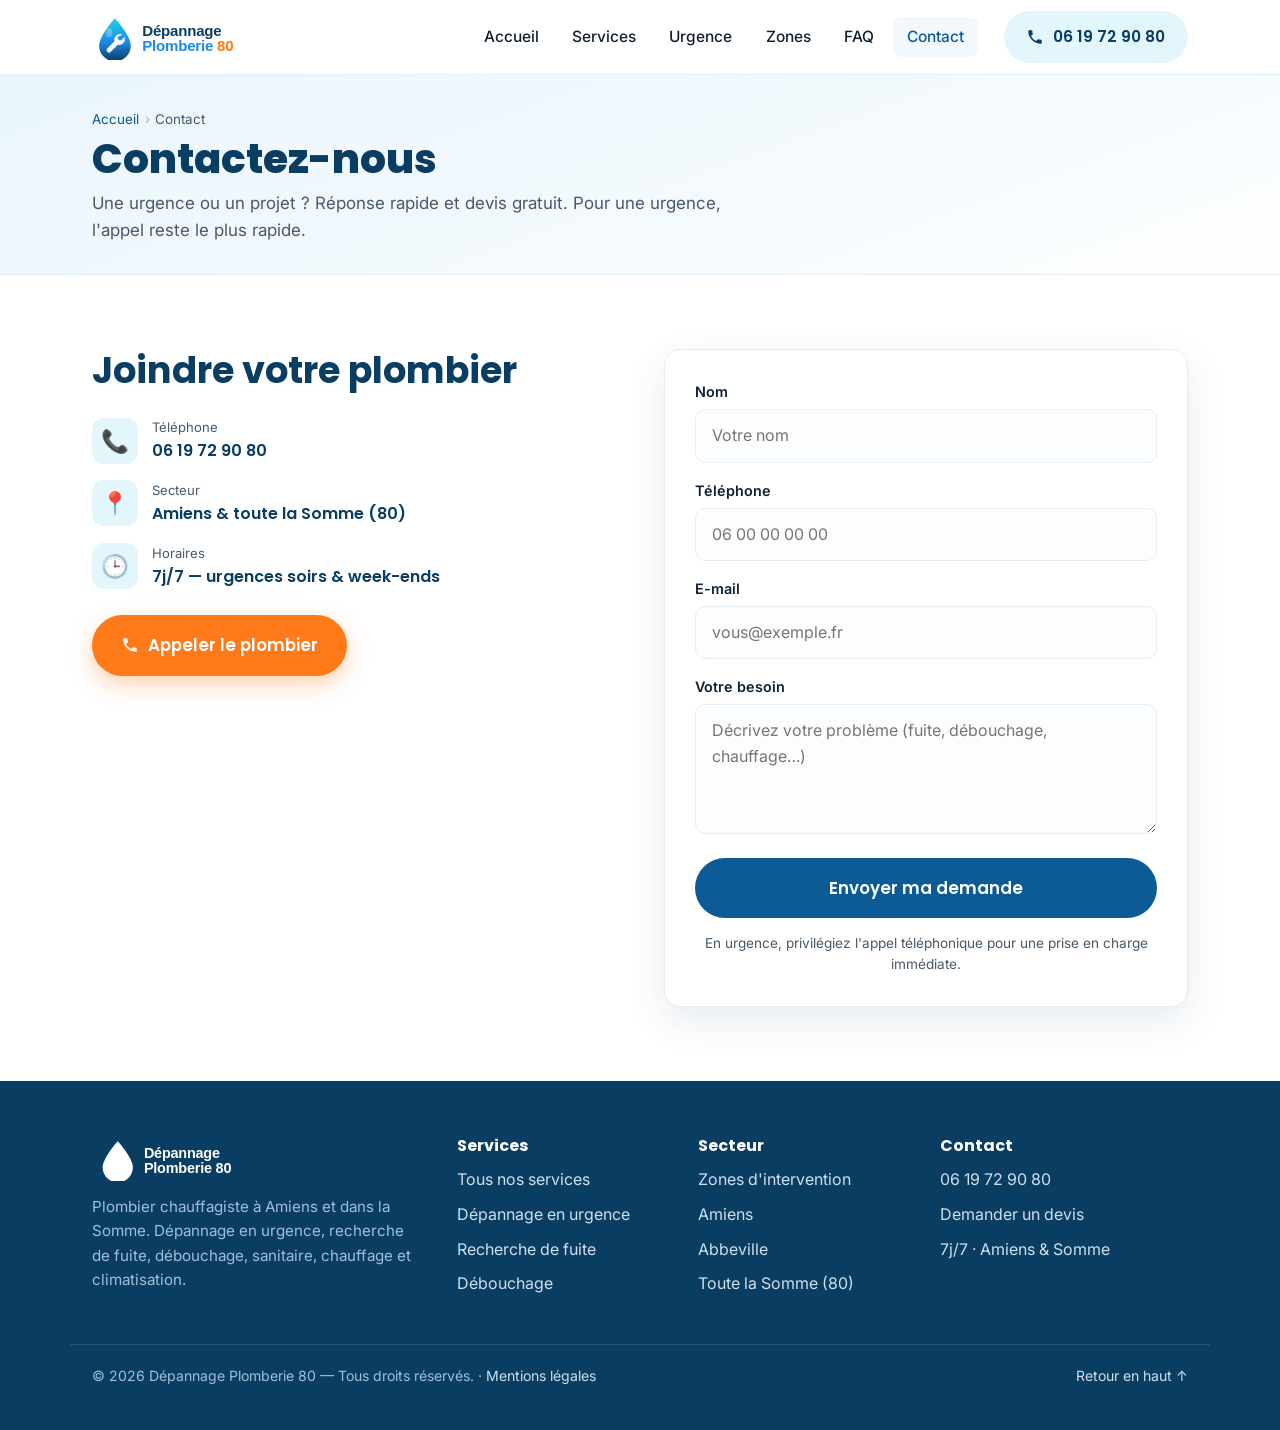
==== contact.html @ 2ca910fe "feat: site multi-pages (7 pages) via generateur build.mjs — shell partage, SEO par page (canonical/O" ====
<!DOCTYPE html>
<html lang="fr">
<head>
  <meta charset="UTF-8" />
  <meta name="viewport" content="width=device-width, initial-scale=1.0" />
  <meta name="theme-color" content="#0a3d62" />
  <title>Contact & devis gratuit — Dépannage Plomberie 80 (Amiens & Somme)</title>
  <meta name="description" content="Contactez votre plombier à Amiens et dans la Somme. Devis gratuit, intervention 7j/7. Appelez le 06 19 72 90 80 ou envoyez votre demande." />
  <meta name="robots" content="index, follow" />
  <meta name="author" content="Dépannage Plomberie 80" />
  <link rel="canonical" href="https://www.depannage-plomberie-80.fr/contact.html" />
  <meta property="og:type" content="website" />
  <meta property="og:locale" content="fr_FR" />
  <meta property="og:site_name" content="Dépannage Plomberie 80" />
  <meta property="og:title" content="Contact & devis gratuit — Dépannage Plomberie 80 (Amiens & Somme)" />
  <meta property="og:description" content="Contactez votre plombier à Amiens et dans la Somme. Devis gratuit, intervention 7j/7. Appelez le 06 19 72 90 80 ou envoyez votre demande." />
  <meta property="og:url" content="https://www.depannage-plomberie-80.fr/contact.html" />
  <meta property="og:image" content="https://www.depannage-plomberie-80.fr/assets/og-cover.jpg" />
  <meta name="twitter:card" content="summary_large_image" />
  <meta name="twitter:title" content="Contact & devis gratuit — Dépannage Plomberie 80 (Amiens & Somme)" />
  <meta name="twitter:description" content="Contactez votre plombier à Amiens et dans la Somme. Devis gratuit, intervention 7j/7. Appelez le 06 19 72 90 80 ou envoyez votre demande." />
  <meta name="twitter:image" content="https://www.depannage-plomberie-80.fr/assets/og-cover.jpg" />
  <link rel="icon" type="image/svg+xml" href="favicon.svg" />
  <link rel="apple-touch-icon" href="assets/logo-mark.svg" />
  <link rel="manifest" href="site.webmanifest" />
  <link rel="preconnect" href="https://fonts.googleapis.com" />
  <link rel="preconnect" href="https://fonts.gstatic.com" crossorigin />
  <link rel="preload" as="style" href="https://fonts.googleapis.com/css2?family=Inter:wght@400;500;600&family=Poppins:wght@600;700;800&display=swap" />
  <link href="https://fonts.googleapis.com/css2?family=Inter:wght@400;500;600&family=Poppins:wght@600;700;800&display=swap" rel="stylesheet" />
  <link rel="stylesheet" href="styles.css" />
  <script type="application/ld+json">{"@context":"https://schema.org","@type":"Plumber","name":"Dépannage Plomberie 80","legalName":"Imad Hemani","image":"https://www.depannage-plomberie-80.fr/assets/og-cover.jpg","url":"https://www.depannage-plomberie-80.fr/","telephone":"+33-6-19-72-90-80","priceRange":"€€","identifier":{"@type":"PropertyValue","propertyID":"SIRET","value":"79353940400020"},"description":"Plombier chauffagiste à Amiens et dans la Somme. Dépannage en urgence 7j/7, recherche de fuite, débouchage de canalisation, installation sanitaire, chauffage et climatisation.","address":{"@type":"PostalAddress","addressLocality":"Amiens","postalCode":"80000","addressRegion":"Hauts-de-France","addressCountry":"FR"},"areaServed":[{"@type":"City","name":"Amiens"},{"@type":"AdministrativeArea","name":"Somme (80)"}],"geo":{"@type":"GeoCoordinates","latitude":49.8941,"longitude":2.2958},"openingHoursSpecification":[{"@type":"OpeningHoursSpecification","dayOfWeek":["Monday","Tuesday","Wednesday","Thursday","Friday","Saturday","Sunday"],"opens":"00:00","closes":"23:59"}],"makesOffer":[{"@type":"Offer","itemOffered":{"@type":"Service","name":"Dépannage plomberie en urgence"}},{"@type":"Offer","itemOffered":{"@type":"Service","name":"Recherche de fuite"}},{"@type":"Offer","itemOffered":{"@type":"Service","name":"Débouchage de canalisation"}},{"@type":"Offer","itemOffered":{"@type":"Service","name":"Installation sanitaire"}},{"@type":"Offer","itemOffered":{"@type":"Service","name":"Chauffage"}},{"@type":"Offer","itemOffered":{"@type":"Service","name":"Climatisation"}}]}</script>
  <script type="application/ld+json">{"@context":"https://schema.org","@type":"BreadcrumbList","itemListElement":[{"@type":"ListItem","position":1,"name":"Accueil","item":"https://www.depannage-plomberie-80.fr/index.html"},{"@type":"ListItem","position":2,"name":"Contact","item":"https://www.depannage-plomberie-80.fr/contact.html"}]}</script>
</head>
<body>
  <a class="skip-link" href="#contenu">Aller au contenu</a>
  <header class="site-header" id="top">
    <div class="container header-inner">
      <a class="brand" href="index.html" aria-label="Dépannage Plomberie 80, accueil">
        <img src="assets/logo.svg" alt="Dépannage Plomberie 80" width="200" height="46" />
      </a>
      <nav class="nav" aria-label="Navigation principale">
        <button class="nav-toggle" id="nav-toggle" aria-label="Ouvrir le menu" aria-expanded="false" aria-controls="nav-menu">
          <span></span><span></span><span></span>
        </button>
        <ul class="nav-menu" id="nav-menu">
          <li><a href="index.html">Accueil</a></li>
          <li><a href="services.html">Services</a></li>
          <li><a href="urgence.html">Urgence</a></li>
          <li><a href="zones.html">Zones</a></li>
          <li><a href="faq.html">FAQ</a></li>
          <li><a href="contact.html" aria-current="page">Contact</a></li>
        </ul>
      </nav>
      <a href="tel:+33619729080" class="btn btn-phone header-cta">
        <svg viewBox="0 0 24 24" width="18" height="18" aria-hidden="true"><path fill="currentColor" d="M6.6 10.8a15.6 15.6 0 0 0 6.6 6.6l2.2-2.2a1 1 0 0 1 1-.25 11.4 11.4 0 0 0 3.6.57 1 1 0 0 1 1 1V20a1 1 0 0 1-1 1A17 17 0 0 1 3 4a1 1 0 0 1 1-1h3.5a1 1 0 0 1 1 1 11.4 11.4 0 0 0 .57 3.6 1 1 0 0 1-.25 1z"/></svg>
        <span>06 19 72 90 80</span>
      </a>
    </div>
  </header>

  <main id="contenu">
    <section class="page-hero">
      <div class="container">
        <nav class="breadcrumb" aria-label="Fil d'Ariane"><ol><li><a href="index.html">Accueil</a></li><li aria-current="page">Contact</li></ol></nav>
        <h1>Contactez-nous</h1>
        <p>Une urgence ou un projet&nbsp;? Réponse rapide et devis gratuit. Pour une urgence, l'appel reste le plus rapide.</p>
      </div>
    </section>
    <section class="section">
      <div class="container contact-grid">
        <div class="contact-info">
          <h2>Joindre votre plombier</h2>
          <ul class="contact-list">
            <li><span class="ci-ico" aria-hidden="true">📞</span><div><span class="ci-lbl">Téléphone</span><a href="tel:+33619729080" class="ci-val">06 19 72 90 80</a></div></li>
            <li><span class="ci-ico" aria-hidden="true">📍</span><div><span class="ci-lbl">Secteur</span><span class="ci-val">Amiens &amp; toute la Somme (80)</span></div></li>
            <li><span class="ci-ico" aria-hidden="true">🕒</span><div><span class="ci-lbl">Horaires</span><span class="ci-val">7j/7 — urgences soirs &amp; week-ends</span></div></li>
          </ul>
          <a href="tel:+33619729080" class="btn btn-accent btn-lg"><svg viewBox="0 0 24 24" width="18" height="18" aria-hidden="true"><path fill="currentColor" d="M6.6 10.8a15.6 15.6 0 0 0 6.6 6.6l2.2-2.2a1 1 0 0 1 1-.25 11.4 11.4 0 0 0 3.6.57 1 1 0 0 1 1 1V20a1 1 0 0 1-1 1A17 17 0 0 1 3 4a1 1 0 0 1 1-1h3.5a1 1 0 0 1 1 1 11.4 11.4 0 0 0 .57 3.6 1 1 0 0 1-.25 1z"/></svg> Appeler le plombier</a>
        </div>
        <form class="contact-form" action="#" method="post" aria-label="Formulaire de demande de devis" onsubmit="return false;">
          <div class="field"><label for="nom">Nom</label><input id="nom" name="nom" type="text" autocomplete="name" required placeholder="Votre nom" /></div>
          <div class="field"><label for="tel">Téléphone</label><input id="tel" name="tel" type="tel" autocomplete="tel" required placeholder="06 00 00 00 00" /></div>
          <div class="field"><label for="email">E-mail</label><input id="email" name="email" type="email" autocomplete="email" placeholder="vous@exemple.fr" /></div>
          <div class="field"><label for="message">Votre besoin</label><textarea id="message" name="message" rows="4" required placeholder="Décrivez votre problème (fuite, débouchage, chauffage…)"></textarea></div>
          <button type="submit" class="btn btn-primary btn-lg btn-block">Envoyer ma demande</button>
          <p class="form-note">En urgence, privilégiez l'appel téléphonique pour une prise en charge immédiate.</p>
        </form>
      </div>
    </section>
  </main>
  <footer class="site-footer">
    <div class="container footer-grid">
      <div class="footer-brand">
        <img src="assets/logo.svg" alt="Dépannage Plomberie 80" width="200" height="46" />
        <p>Plombier chauffagiste à Amiens et dans la Somme. Dépannage en urgence, recherche de fuite, débouchage, sanitaire, chauffage et climatisation.</p>
      </div>
      <nav class="footer-col" aria-label="Liens services">
        <h3>Services</h3>
        <ul>
          <li><a href="services.html">Tous nos services</a></li>
          <li><a href="urgence.html">Dépannage en urgence</a></li>
          <li><a href="services.html">Recherche de fuite</a></li>
          <li><a href="services.html">Débouchage</a></li>
        </ul>
      </nav>
      <nav class="footer-col" aria-label="Liens secteur">
        <h3>Secteur</h3>
        <ul>
          <li><a href="zones.html">Zones d'intervention</a></li>
          <li><a href="zones.html">Amiens</a></li>
          <li><a href="zones.html">Abbeville</a></li>
          <li><a href="zones.html">Toute la Somme (80)</a></li>
        </ul>
      </nav>
      <div class="footer-col">
        <h3>Contact</h3>
        <ul>
          <li><a href="tel:+33619729080">06 19 72 90 80</a></li>
          <li><a href="contact.html">Demander un devis</a></li>
          <li>7j/7 · Amiens &amp; Somme</li>
        </ul>
      </div>
    </div>
    <div class="container footer-bottom">
      <p>© <span id="year">2026</span> Dépannage Plomberie 80 — Tous droits réservés. · <a href="mentions-legales.html">Mentions légales</a></p>
      <p><a href="#top">Retour en haut ↑</a></p>
    </div>
  </footer>

  <a href="tel:+33619729080" class="fab-call" aria-label="Appeler le plombier">
    <svg viewBox="0 0 24 24" width="24" height="24" aria-hidden="true"><path fill="currentColor" d="M6.6 10.8a15.6 15.6 0 0 0 6.6 6.6l2.2-2.2a1 1 0 0 1 1-.25 11.4 11.4 0 0 0 3.6.57 1 1 0 0 1 1 1V20a1 1 0 0 1-1 1A17 17 0 0 1 3 4a1 1 0 0 1 1-1h3.5a1 1 0 0 1 1 1 11.4 11.4 0 0 0 .57 3.6 1 1 0 0 1-.25 1z"/></svg>
  </a>

  <script src="script.js" defer></script>
</body>
</html>
---- styles.css ----
/* =========================================================
   Dépannage Plomberie 80 — charte graphique (mode jour)
   Bleu profond + aqua + accent orange urgence
   ========================================================= */
:root{
  --blue-900:#0a3d62;
  --blue-700:#0c5a96;
  --blue-500:#1e88e5;
  --cyan-400:#22d3ee;
  --cyan-100:#e3f6fb;
  --orange:#ff7a18;
  --orange-dark:#e8650a;
  --ink:#0f2233;
  --muted:#47596a;
  --line:#e4edf4;
  --bg:#ffffff;
  --bg-soft:#f3f8fc;
  --white:#fff;
  --radius:16px;
  --radius-sm:10px;
  --shadow-sm:0 2px 10px rgba(10,61,98,.06);
  --shadow:0 14px 38px rgba(10,61,98,.10);
  --shadow-lg:0 24px 60px rgba(10,61,98,.16);
  --maxw:1140px;
  --font-head:"Poppins","Segoe UI",sans-serif;
  --font-body:"Inter","Segoe UI",system-ui,sans-serif;
}

*,*::before,*::after{box-sizing:border-box}
html{scroll-behavior:smooth;scroll-padding-top:90px}
body{
  margin:0;font-family:var(--font-body);color:var(--ink);
  background:var(--bg);line-height:1.6;-webkit-font-smoothing:antialiased;
}
img{max-width:100%;height:auto;display:block}
a{color:var(--blue-700);text-decoration:none}
h1,h2,h3{font-family:var(--font-head);line-height:1.15;color:var(--blue-900);margin:0 0 .5em}
h2{font-size:clamp(1.55rem,3.4vw,2.3rem)}
h3{font-size:1.18rem}
p{margin:0 0 1rem}
.container{width:100%;max-width:var(--maxw);margin:0 auto;padding:0 22px}
.narrow{max-width:760px}

.skip-link{position:absolute;left:-999px;top:0;background:var(--blue-900);color:#fff;padding:10px 16px;z-index:200;border-radius:0 0 8px 0}
.skip-link:focus{left:0}

/* ---------- Buttons ---------- */
.btn{
  display:inline-flex;align-items:center;gap:.55rem;justify-content:center;
  font-family:var(--font-head);font-weight:600;font-size:.98rem;
  padding:.72rem 1.3rem;border-radius:999px;border:2px solid transparent;
  cursor:pointer;transition:.18s ease;white-space:nowrap;
}
.btn-lg{padding:.95rem 1.7rem;font-size:1.05rem}
.btn-block{width:100%}
.btn-primary{background:var(--blue-700);color:#fff}
.btn-primary:hover{background:var(--blue-900);transform:translateY(-2px);box-shadow:var(--shadow)}
.btn-accent{background:var(--orange);color:#fff;box-shadow:0 8px 22px rgba(255,122,24,.35)}
.btn-accent:hover{background:var(--orange-dark);transform:translateY(-2px)}
.btn-outline{background:#fff;color:var(--blue-900);border-color:var(--line)}
.btn-outline:hover{border-color:var(--blue-500);color:var(--blue-700)}
.btn-phone{background:var(--cyan-100);color:var(--blue-900)}
.btn-phone:hover{background:#d3f0f7}

/* ---------- Header ---------- */
.site-header{position:sticky;top:0;z-index:100;background:rgba(255,255,255,.92);
  backdrop-filter:saturate(160%) blur(10px);border-bottom:1px solid var(--line)}
.header-inner{display:flex;align-items:center;gap:18px;min-height:74px}
.brand{display:flex;align-items:center}
.brand img{height:46px;width:auto}
.nav{margin-left:auto;display:flex;align-items:center}
.nav-menu{display:flex;gap:6px;list-style:none;margin:0;padding:0}
.nav-menu a{display:block;padding:.5rem .85rem;color:var(--ink);font-weight:500;border-radius:8px;font-size:.97rem}
.nav-menu a:hover{background:var(--bg-soft);color:var(--blue-700)}
.header-cta{margin-left:8px}
.nav-toggle{display:none;flex-direction:column;gap:5px;background:none;border:0;padding:8px;cursor:pointer}
.nav-toggle span{width:24px;height:2.5px;background:var(--blue-900);border-radius:3px;transition:.25s}

/* ---------- Hero ---------- */
.hero{position:relative;overflow:hidden;background:linear-gradient(160deg,#eaf5fc 0%,#f6fbfe 55%,#fff 100%)}
.hero-bg{position:absolute;inset:0;background:
  radial-gradient(640px 420px at 88% -10%,rgba(34,211,238,.18),transparent 60%),
  radial-gradient(520px 380px at 10% 110%,rgba(30,136,229,.12),transparent 60%);pointer-events:none}
.hero-grid{position:relative;display:grid;grid-template-columns:1.05fr .95fr;gap:46px;align-items:center;padding:64px 22px 72px}
.eyebrow{display:inline-flex;align-items:center;gap:.5rem;font-weight:600;color:var(--blue-700);
  background:#fff;border:1px solid var(--line);padding:.35rem .8rem;border-radius:999px;font-size:.86rem;box-shadow:var(--shadow-sm)}
.pulse{width:9px;height:9px;border-radius:50%;background:#16c66b;box-shadow:0 0 0 0 rgba(22,198,107,.6);animation:pulse 2s infinite}
@keyframes pulse{0%{box-shadow:0 0 0 0 rgba(22,198,107,.55)}70%{box-shadow:0 0 0 9px rgba(22,198,107,0)}100%{box-shadow:0 0 0 0 rgba(22,198,107,0)}}
.hero h1{font-size:clamp(2rem,5vw,3.15rem);font-weight:800;margin-top:1rem}
.hero h1 .hl{color:var(--orange)}
.lead{font-size:1.14rem;color:var(--muted);max-width:33ch}
.hero-actions{display:flex;flex-wrap:wrap;gap:14px;margin:1.4rem 0 1rem}
.hero-points{display:flex;flex-wrap:wrap;gap:18px;list-style:none;padding:0;margin:.4rem 0 0;color:var(--blue-900);font-weight:500}
.hero-media img{border-radius:24px;box-shadow:var(--shadow-lg);width:100%;object-fit:cover;aspect-ratio:7/8}

/* ---------- Trust bar ---------- */
.trustbar{background:var(--blue-900);color:#fff}
.trust-grid{display:grid;grid-template-columns:repeat(4,1fr);gap:18px;padding:22px 22px}
.trust-item{display:flex;align-items:center;gap:12px}
.trust-ico{font-size:1.5rem}
.trust-item strong{display:block;font-family:var(--font-head);font-size:1rem}
.trust-item span{font-size:.86rem;color:#bcd6ea}
.trust-item div span{display:block}

/* ---------- Sections ---------- */
.section{padding:74px 0}
.section-soft{background:var(--bg-soft)}
.section-head{text-align:center;max-width:720px;margin:0 auto 44px}
.kicker{text-transform:uppercase;letter-spacing:.12em;font-size:.78rem;font-weight:700;color:var(--cyan-400);margin:0 0 .5rem}
.section-sub{color:var(--muted);font-size:1.05rem}

/* ---------- Service cards ---------- */
.cards{display:grid;grid-template-columns:repeat(3,1fr);gap:22px}
.card{background:#fff;border:1px solid var(--line);border-radius:var(--radius);padding:26px;box-shadow:var(--shadow-sm);transition:.2s}
.card:hover{transform:translateY(-5px);box-shadow:var(--shadow);border-color:#cfe6f5}
.card-ico{width:54px;height:54px;display:grid;place-items:center;font-size:1.6rem;border-radius:14px;
  background:linear-gradient(150deg,var(--cyan-100),#fff);margin-bottom:14px}
.card h3{margin-bottom:.35rem}
.card p{color:var(--muted);margin:0;font-size:.97rem}

/* ---------- Split (why) ---------- */
.split{display:grid;grid-template-columns:1fr 1fr;gap:48px;align-items:center}
.split-media img{border-radius:22px;box-shadow:var(--shadow);object-fit:cover;width:100%;aspect-ratio:10/9}
.checklist{list-style:none;padding:0;margin:0 0 1.6rem;display:grid;gap:14px}
.checklist li{position:relative;padding-left:34px;color:var(--muted)}
.checklist li strong{color:var(--ink)}
.checklist li::before{content:"✓";position:absolute;left:0;top:0;width:22px;height:22px;border-radius:50%;
  background:var(--blue-500);color:#fff;display:grid;place-items:center;font-size:.8rem;font-weight:700}

/* ---------- Steps ---------- */
.steps{list-style:none;padding:0;margin:0;display:grid;grid-template-columns:repeat(3,1fr);gap:24px;counter-reset:s}
.steps li{position:relative;background:#fff;border:1px solid var(--line);border-radius:var(--radius);padding:30px 26px 26px;text-align:center}
.step-n{position:absolute;top:-22px;left:50%;transform:translateX(-50%);width:46px;height:46px;border-radius:50%;
  background:linear-gradient(150deg,var(--cyan-400),var(--blue-500));color:#fff;display:grid;place-items:center;
  font-family:var(--font-head);font-weight:800;font-size:1.25rem;box-shadow:var(--shadow)}
.steps h3{margin-top:.6rem}
.steps p{color:var(--muted);margin:0;font-size:.96rem}

/* ---------- Stats ---------- */
.stats{background:linear-gradient(135deg,var(--blue-700),var(--blue-900));color:#fff}
.stats-grid{display:grid;grid-template-columns:repeat(4,1fr);gap:18px;padding:48px 22px;text-align:center}
.stat-num{display:block;font-family:var(--font-head);font-weight:800;font-size:2.1rem;color:var(--cyan-400)}
.stat-lbl{color:#cfe6f5;font-size:.95rem}

/* ---------- Zones ---------- */
.zones-list{display:flex;flex-wrap:wrap;gap:12px;justify-content:center;list-style:none;padding:0;margin:0}
.zones-list li{background:#fff;border:1px solid var(--line);border-radius:999px;padding:.55rem 1.1rem;font-weight:500;color:var(--blue-900);box-shadow:var(--shadow-sm)}

/* ---------- Reviews ---------- */
.reviews{display:grid;grid-template-columns:repeat(3,1fr);gap:22px}
.review{margin:0;background:#fff;border:1px solid var(--line);border-radius:var(--radius);padding:24px;box-shadow:var(--shadow-sm)}
.stars{color:#ffb400;letter-spacing:2px;margin-bottom:.6rem}
.review blockquote{margin:0 0 .8rem;font-size:1rem;color:var(--ink)}
.review figcaption{color:var(--muted);font-size:.9rem;font-weight:500}

/* ---------- Engagements CTA ---------- */
.reviews-cta{text-align:center;margin:36px auto 0;max-width:640px;color:var(--muted);font-size:1.02rem}
.reviews-cta a{font-weight:600;color:var(--blue-700);text-decoration:underline;text-underline-offset:3px}

/* ---------- SEO local prose ---------- */
.seo-local h2{text-align:center;max-width:760px;margin:0 auto 1.5rem}
.seo-prose p{color:var(--muted);font-size:1.02rem;line-height:1.78}
.seo-prose strong{color:var(--ink);font-weight:600}
.seo-prose a{color:var(--blue-700);font-weight:600}

/* ---------- FAQ ---------- */
.faq{display:grid;gap:12px}
.faq details{background:#fff;border:1px solid var(--line);border-radius:var(--radius-sm);padding:0 20px;box-shadow:var(--shadow-sm)}
.faq summary{list-style:none;cursor:pointer;padding:18px 0;font-family:var(--font-head);font-weight:600;color:var(--blue-900);position:relative;padding-right:34px}
.faq summary::-webkit-details-marker{display:none}
.faq summary::after{content:"+";position:absolute;right:4px;top:50%;transform:translateY(-50%);font-size:1.5rem;color:var(--blue-500);transition:.2s}
.faq details[open] summary::after{transform:translateY(-50%) rotate(45deg)}
.faq details p{margin:0 0 18px;color:var(--muted)}

/* ---------- Contact ---------- */
.contact-grid{display:grid;grid-template-columns:1fr 1fr;gap:48px;align-items:start}
.contact-list{list-style:none;padding:0;margin:1.6rem 0;display:grid;gap:16px}
.contact-list li{display:flex;gap:14px;align-items:center}
.ci-ico{font-size:1.4rem;width:46px;height:46px;display:grid;place-items:center;background:var(--cyan-100);border-radius:12px;flex:none}
.ci-lbl{display:block;font-size:.82rem;color:var(--muted)}
.ci-val{font-family:var(--font-head);font-weight:600;color:var(--blue-900)}
.contact-form{background:#fff;border:1px solid var(--line);border-radius:var(--radius);padding:30px;box-shadow:var(--shadow)}
.field{margin-bottom:16px}
.field label{display:block;font-weight:600;font-size:.9rem;margin-bottom:6px;color:var(--ink)}
.field input,.field textarea{width:100%;padding:.8rem 1rem;border:1.5px solid var(--line);border-radius:var(--radius-sm);
  font:inherit;color:var(--ink);background:#fbfdff;transition:.15s}
.field input:focus,.field textarea:focus{outline:none;border-color:var(--blue-500);background:#fff;box-shadow:0 0 0 4px rgba(30,136,229,.12)}
.form-note{font-size:.85rem;color:var(--muted);margin:.9rem 0 0;text-align:center}

/* ---------- Footer ---------- */
.site-footer{background:var(--blue-900);color:#cfe0ee;padding:56px 0 26px}
.footer-grid{display:grid;grid-template-columns:1.6fr 1fr 1fr 1.2fr;gap:34px}
.footer-brand img{height:44px;margin-bottom:14px;filter:brightness(0) invert(1)}
.footer-brand p{color:#9fc0db;font-size:.95rem;max-width:38ch}
.footer-col h3{color:#fff;font-size:1rem;margin-bottom:12px}
.footer-col ul{list-style:none;padding:0;margin:0;display:grid;gap:9px}
.footer-col a{color:#cfe0ee}
.footer-col a:hover{color:var(--cyan-400)}
.footer-bottom{display:flex;justify-content:space-between;align-items:center;border-top:1px solid rgba(255,255,255,.12);
  margin-top:36px;padding-top:20px;font-size:.88rem;color:#9fc0db}
.footer-bottom a{color:#cfe0ee}

/* ---------- Active nav ---------- */
.nav-menu a[aria-current="page"]{background:var(--bg-soft);color:var(--blue-700)}

/* ---------- Page hero (pages internes) ---------- */
.page-hero{position:relative;background:linear-gradient(160deg,#eaf5fc 0%,#f6fbfe 70%,#fff 100%);border-bottom:1px solid var(--line);padding:34px 0 30px}
.page-hero h1{font-size:clamp(1.7rem,4vw,2.55rem);font-weight:800;margin:.35rem 0 .45rem}
.page-hero p{color:var(--muted);max-width:62ch;margin:0;font-size:1.06rem}
.breadcrumb{font-size:.84rem;color:var(--muted)}
.breadcrumb ol{list-style:none;display:flex;flex-wrap:wrap;gap:.35rem;padding:0;margin:0}
.breadcrumb li::after{content:"›";margin-left:.35rem;color:#9fb6c8}
.breadcrumb li:last-child::after{content:""}
.breadcrumb a{color:var(--blue-700)}
.breadcrumb [aria-current="page"]{color:var(--muted)}

/* ---------- CTA band ---------- */
.cta-band{background:linear-gradient(135deg,var(--blue-700),var(--blue-900));color:#fff;text-align:center;border-radius:var(--radius);padding:42px 26px}
.cta-band h2{color:#fff;margin-bottom:.5rem}
.cta-band p{color:#cfe6f5;max-width:54ch;margin:0 auto 1.5rem}
.cta-actions{display:flex;flex-wrap:wrap;gap:14px;justify-content:center}

/* ---------- Service detail rows ---------- */
.svc-list{display:grid;gap:18px}
.svc{display:grid;grid-template-columns:64px 1fr;gap:18px;align-items:start;background:#fff;border:1px solid var(--line);border-radius:var(--radius);padding:24px;box-shadow:var(--shadow-sm)}
.svc:hover{border-color:#cfe6f5;box-shadow:var(--shadow)}
.svc .card-ico{margin:0}
.svc h3{margin:.1rem 0 .4rem}
.svc p{color:var(--muted);margin:0 0 .5rem}
.svc ul{margin:.2rem 0 0;padding-left:1.1rem;color:var(--muted)}

/* ---------- Urgence callout ---------- */
.callout{background:#fff5ee;border:1px solid #ffd8bd;border-left:4px solid var(--orange);border-radius:var(--radius-sm);padding:18px 20px;margin:0 0 1.4rem}
.callout strong{color:var(--orange-dark)}

/* ---------- Legal page ---------- */
.legal{max-width:820px;margin:0 auto}
.legal dl{display:grid;grid-template-columns:max-content 1fr;gap:.4rem 1.3rem;margin:.4rem 0 0}
.legal dt{font-weight:600;color:var(--blue-900)}
.legal dd{margin:0;color:var(--ink)}
.legal h2{font-size:1.15rem;border-top:1px solid var(--line);padding-top:1.1rem;margin-top:2rem}
.legal .todo{color:#9a5b00;font-style:italic}
@media (max-width:560px){.legal dl{grid-template-columns:1fr;gap:.1rem}.legal dd{margin-bottom:.55rem}}

/* ---------- Floating call button ---------- */
.fab-call{position:fixed;right:18px;bottom:18px;z-index:90;width:60px;height:60px;border-radius:50%;
  background:var(--orange);color:#fff;display:none;place-items:center;box-shadow:0 10px 28px rgba(255,122,24,.5);animation:bob 2.6s ease-in-out infinite}
@keyframes bob{0%,100%{transform:translateY(0)}50%{transform:translateY(-5px)}}

/* ---------- Responsive ---------- */
@media (max-width:980px){
  .hero-grid{grid-template-columns:1fr;gap:30px}
  .hero-media{order:-1;max-width:440px}
  .lead{max-width:none}
  .split{grid-template-columns:1fr;gap:30px}
  .split-media{order:-1}
  .contact-grid{grid-template-columns:1fr;gap:30px}
  .cards,.reviews{grid-template-columns:repeat(2,1fr)}
  .footer-grid{grid-template-columns:1fr 1fr}
}
@media (max-width:760px){
  .header-cta{display:none}
  .nav{margin-left:auto}
  .nav-toggle{display:flex;order:2}
  .nav-menu{position:absolute;top:74px;left:0;right:0;flex-direction:column;gap:0;background:#fff;
    border-bottom:1px solid var(--line);box-shadow:var(--shadow);max-height:0;overflow:hidden;transition:max-height .3s ease}
  .nav-menu.open{max-height:340px}
  .nav-menu li{border-top:1px solid var(--line)}
  .nav-menu a{padding:14px 22px;border-radius:0}
  .trust-grid{grid-template-columns:1fr 1fr;gap:16px}
  .steps,.stats-grid{grid-template-columns:1fr 1fr}
  .cards,.reviews{grid-template-columns:1fr}
  .footer-grid{grid-template-columns:1fr}
  .footer-bottom{flex-direction:column;gap:8px}
  .fab-call{display:grid}
  .section{padding:54px 0}
}
@media (prefers-reduced-motion:reduce){
  *{animation:none!important;transition:none!important;scroll-behavior:auto!important}
}
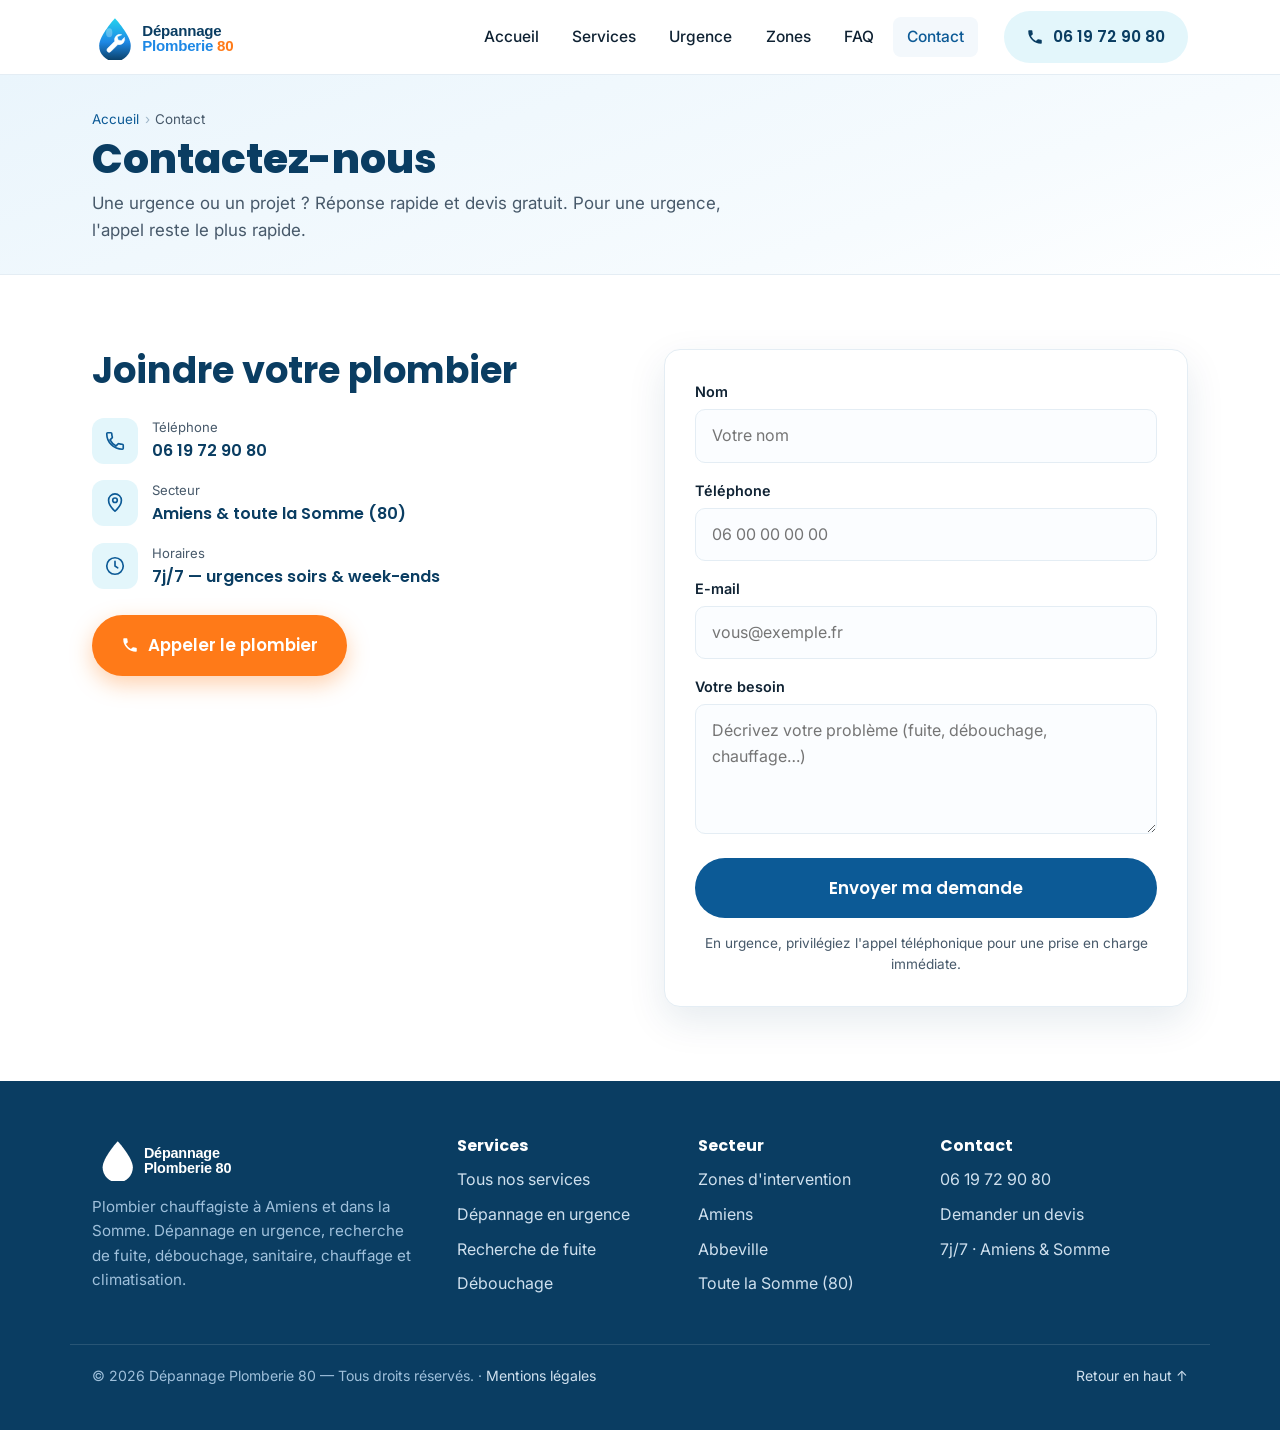
==== commit 84350598: "feat(design): jeu d'icones SVG metier sur-mesure (remplace emojis) + hover bleu + check pastille her" ====
--- a/contact.html
+++ b/contact.html
@@ -6,7 +6,7 @@
   <meta name="theme-color" content="#0a3d62" />
   <title>Contact & devis gratuit — Dépannage Plomberie 80 (Amiens & Somme)</title>
   <meta name="description" content="Contactez votre plombier à Amiens et dans la Somme. Devis gratuit, intervention 7j/7. Appelez le 06 19 72 90 80 ou envoyez votre demande." />
-  <meta name="robots" content="index, follow" />
+  <meta name="robots" content="noindex, nofollow" />
   <meta name="author" content="Dépannage Plomberie 80" />
   <link rel="canonical" href="https://www.depannage-plomberie-80.fr/contact.html" />
   <meta property="og:type" content="website" />
@@ -71,9 +71,9 @@
         <div class="contact-info">
           <h2>Joindre votre plombier</h2>
           <ul class="contact-list">
-            <li><span class="ci-ico" aria-hidden="true">📞</span><div><span class="ci-lbl">Téléphone</span><a href="tel:+33619729080" class="ci-val">06 19 72 90 80</a></div></li>
-            <li><span class="ci-ico" aria-hidden="true">📍</span><div><span class="ci-lbl">Secteur</span><span class="ci-val">Amiens &amp; toute la Somme (80)</span></div></li>
-            <li><span class="ci-ico" aria-hidden="true">🕒</span><div><span class="ci-lbl">Horaires</span><span class="ci-val">7j/7 — urgences soirs &amp; week-ends</span></div></li>
+            <li><span class="ci-ico"><svg class="ico" viewBox="0 0 24 24" fill="none" stroke="currentColor" stroke-width="1.8" stroke-linecap="round" stroke-linejoin="round" aria-hidden="true"><path d="M6.6 10.8a15.6 15.6 0 0 0 6.6 6.6l2.2-2.2a1 1 0 0 1 1-.25 11.4 11.4 0 0 0 3.6.57 1 1 0 0 1 1 1V20a1 1 0 0 1-1 1A17 17 0 0 1 3 4a1 1 0 0 1 1-1h3.5a1 1 0 0 1 1 1 11.4 11.4 0 0 0 .57 3.6 1 1 0 0 1-.25 1z"/></svg></span><div><span class="ci-lbl">Téléphone</span><a href="tel:+33619729080" class="ci-val">06 19 72 90 80</a></div></li>
+            <li><span class="ci-ico"><svg class="ico" viewBox="0 0 24 24" fill="none" stroke="currentColor" stroke-width="1.8" stroke-linecap="round" stroke-linejoin="round" aria-hidden="true"><path d="M12 21s7-6.4 7-12a7 7 0 0 0-14 0c0 5.6 7 12 7 12z"/><circle cx="12" cy="9" r="2.5"/></svg></span><div><span class="ci-lbl">Secteur</span><span class="ci-val">Amiens &amp; toute la Somme (80)</span></div></li>
+            <li><span class="ci-ico"><svg class="ico" viewBox="0 0 24 24" fill="none" stroke="currentColor" stroke-width="1.8" stroke-linecap="round" stroke-linejoin="round" aria-hidden="true"><circle cx="12" cy="12" r="9"/><path d="M12 7v5l3 2"/></svg></span><div><span class="ci-lbl">Horaires</span><span class="ci-val">7j/7 — urgences soirs &amp; week-ends</span></div></li>
           </ul>
           <a href="tel:+33619729080" class="btn btn-accent btn-lg"><svg viewBox="0 0 24 24" width="18" height="18" aria-hidden="true"><path fill="currentColor" d="M6.6 10.8a15.6 15.6 0 0 0 6.6 6.6l2.2-2.2a1 1 0 0 1 1-.25 11.4 11.4 0 0 0 3.6.57 1 1 0 0 1 1 1V20a1 1 0 0 1-1 1A17 17 0 0 1 3 4a1 1 0 0 1 1-1h3.5a1 1 0 0 1 1 1 11.4 11.4 0 0 0 .57 3.6 1 1 0 0 1-.25 1z"/></svg> Appeler le plombier</a>
         </div>
--- a/styles.css
+++ b/styles.css
@@ -91,13 +91,16 @@
 .lead{font-size:1.14rem;color:var(--muted);max-width:33ch}
 .hero-actions{display:flex;flex-wrap:wrap;gap:14px;margin:1.4rem 0 1rem}
 .hero-points{display:flex;flex-wrap:wrap;gap:18px;list-style:none;padding:0;margin:.4rem 0 0;color:var(--blue-900);font-weight:500}
+.hero-points li{display:inline-flex;align-items:center;gap:.45rem}
+.hero-points li::before{content:"✓";display:grid;place-items:center;width:20px;height:20px;border-radius:50%;background:var(--blue-500);color:#fff;font-size:.72rem;font-weight:700;flex:none}
 .hero-media img{border-radius:24px;box-shadow:var(--shadow-lg);width:100%;object-fit:cover;aspect-ratio:7/8}
 
 /* ---------- Trust bar ---------- */
 .trustbar{background:var(--blue-900);color:#fff}
 .trust-grid{display:grid;grid-template-columns:repeat(4,1fr);gap:18px;padding:22px 22px}
 .trust-item{display:flex;align-items:center;gap:12px}
-.trust-ico{font-size:1.5rem}
+.trust-ico{display:inline-grid;place-items:center;width:42px;height:42px;border-radius:11px;background:rgba(255,255,255,.08);color:var(--cyan-400)}
+.trust-ico .ico{width:24px;height:24px}
 .trust-item strong{display:block;font-family:var(--font-head);font-size:1rem}
 .trust-item span{font-size:.86rem;color:#bcd6ea}
 .trust-item div span{display:block}
@@ -113,8 +116,11 @@
 .cards{display:grid;grid-template-columns:repeat(3,1fr);gap:22px}
 .card{background:#fff;border:1px solid var(--line);border-radius:var(--radius);padding:26px;box-shadow:var(--shadow-sm);transition:.2s}
 .card:hover{transform:translateY(-5px);box-shadow:var(--shadow);border-color:#cfe6f5}
-.card-ico{width:54px;height:54px;display:grid;place-items:center;font-size:1.6rem;border-radius:14px;
-  background:linear-gradient(150deg,var(--cyan-100),#fff);margin-bottom:14px}
+.card-ico{width:56px;height:56px;display:grid;place-items:center;border-radius:14px;
+  background:linear-gradient(150deg,var(--cyan-100),#fff);border:1px solid #e1f0f7;margin-bottom:14px;color:var(--blue-700);transition:.22s ease}
+.card:hover .card-ico,.svc:hover .card-ico{background:linear-gradient(150deg,var(--blue-700),var(--blue-500));border-color:transparent;color:#fff}
+.ico{width:26px;height:26px;flex:none}
+.card-ico .ico{width:30px;height:30px}
 .card h3{margin-bottom:.35rem}
 .card p{color:var(--muted);margin:0;font-size:.97rem}
 
@@ -176,7 +182,8 @@
 .contact-grid{display:grid;grid-template-columns:1fr 1fr;gap:48px;align-items:start}
 .contact-list{list-style:none;padding:0;margin:1.6rem 0;display:grid;gap:16px}
 .contact-list li{display:flex;gap:14px;align-items:center}
-.ci-ico{font-size:1.4rem;width:46px;height:46px;display:grid;place-items:center;background:var(--cyan-100);border-radius:12px;flex:none}
+.ci-ico{width:46px;height:46px;display:grid;place-items:center;background:var(--cyan-100);border-radius:12px;flex:none;color:var(--blue-700)}
+.ci-ico .ico{width:22px;height:22px}
 .ci-lbl{display:block;font-size:.82rem;color:var(--muted)}
 .ci-val{font-family:var(--font-head);font-weight:600;color:var(--blue-900)}
 .contact-form{background:#fff;border:1px solid var(--line);border-radius:var(--radius);padding:30px;box-shadow:var(--shadow)}
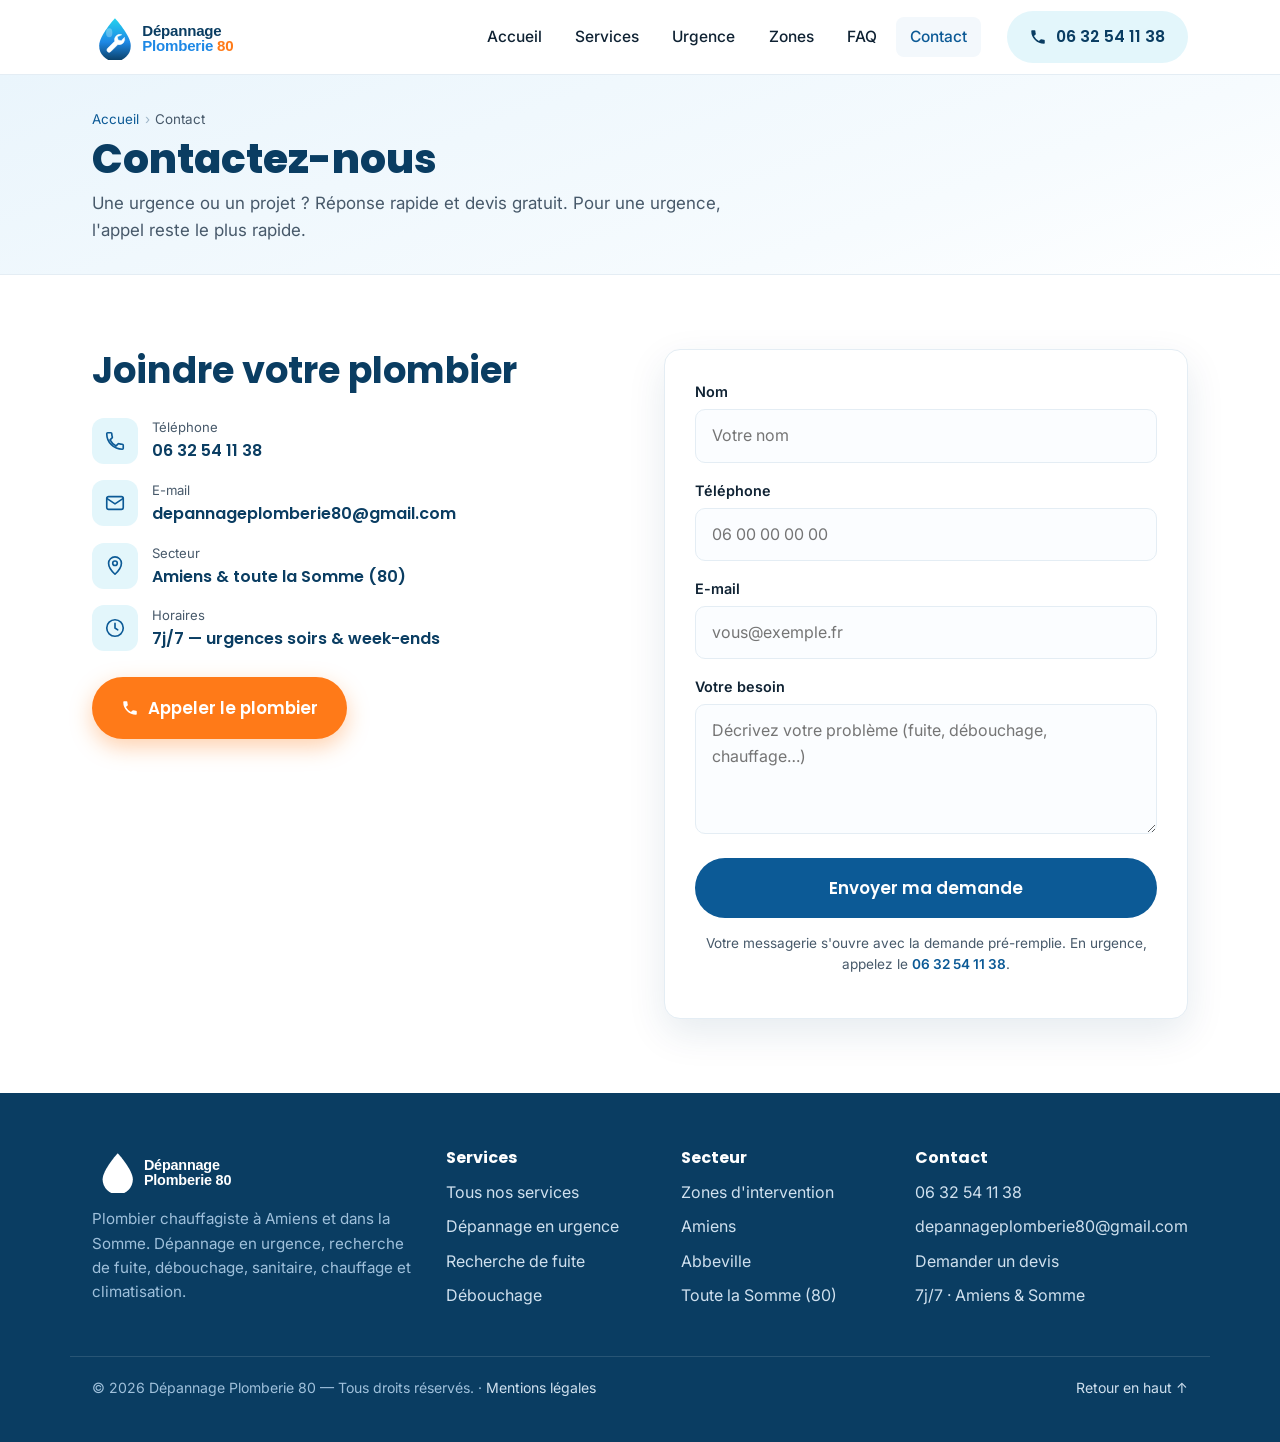
==== commit 5bf39625: "feat: passe amelioration — vraies coordonnees (tel 0632541138 + email gmail), formulaire mailto fonc" ====
--- a/contact.html
+++ b/contact.html
@@ -5,7 +5,7 @@
   <meta name="viewport" content="width=device-width, initial-scale=1.0" />
   <meta name="theme-color" content="#0a3d62" />
   <title>Contact & devis gratuit — Dépannage Plomberie 80 (Amiens & Somme)</title>
-  <meta name="description" content="Contactez votre plombier à Amiens et dans la Somme. Devis gratuit, intervention 7j/7. Appelez le 06 19 72 90 80 ou envoyez votre demande." />
+  <meta name="description" content="Contactez votre plombier à Amiens et dans la Somme. Devis gratuit, intervention 7j/7. Appelez le 06 32 54 11 38 ou envoyez votre demande." />
   <meta name="robots" content="noindex, nofollow" />
   <meta name="author" content="Dépannage Plomberie 80" />
   <link rel="canonical" href="https://www.depannage-plomberie-80.fr/contact.html" />
@@ -13,12 +13,12 @@
   <meta property="og:locale" content="fr_FR" />
   <meta property="og:site_name" content="Dépannage Plomberie 80" />
   <meta property="og:title" content="Contact & devis gratuit — Dépannage Plomberie 80 (Amiens & Somme)" />
-  <meta property="og:description" content="Contactez votre plombier à Amiens et dans la Somme. Devis gratuit, intervention 7j/7. Appelez le 06 19 72 90 80 ou envoyez votre demande." />
+  <meta property="og:description" content="Contactez votre plombier à Amiens et dans la Somme. Devis gratuit, intervention 7j/7. Appelez le 06 32 54 11 38 ou envoyez votre demande." />
   <meta property="og:url" content="https://www.depannage-plomberie-80.fr/contact.html" />
   <meta property="og:image" content="https://www.depannage-plomberie-80.fr/assets/og-cover.jpg" />
   <meta name="twitter:card" content="summary_large_image" />
   <meta name="twitter:title" content="Contact & devis gratuit — Dépannage Plomberie 80 (Amiens & Somme)" />
-  <meta name="twitter:description" content="Contactez votre plombier à Amiens et dans la Somme. Devis gratuit, intervention 7j/7. Appelez le 06 19 72 90 80 ou envoyez votre demande." />
+  <meta name="twitter:description" content="Contactez votre plombier à Amiens et dans la Somme. Devis gratuit, intervention 7j/7. Appelez le 06 32 54 11 38 ou envoyez votre demande." />
   <meta name="twitter:image" content="https://www.depannage-plomberie-80.fr/assets/og-cover.jpg" />
   <link rel="icon" type="image/svg+xml" href="favicon.svg" />
   <link rel="apple-touch-icon" href="assets/logo-mark.svg" />
@@ -28,7 +28,7 @@
   <link rel="preload" as="style" href="https://fonts.googleapis.com/css2?family=Inter:wght@400;500;600&family=Poppins:wght@600;700;800&display=swap" />
   <link href="https://fonts.googleapis.com/css2?family=Inter:wght@400;500;600&family=Poppins:wght@600;700;800&display=swap" rel="stylesheet" />
   <link rel="stylesheet" href="styles.css" />
-  <script type="application/ld+json">{"@context":"https://schema.org","@type":"Plumber","name":"Dépannage Plomberie 80","legalName":"Imad Hemani","image":"https://www.depannage-plomberie-80.fr/assets/og-cover.jpg","url":"https://www.depannage-plomberie-80.fr/","telephone":"+33-6-19-72-90-80","priceRange":"€€","identifier":{"@type":"PropertyValue","propertyID":"SIRET","value":"79353940400020"},"description":"Plombier chauffagiste à Amiens et dans la Somme. Dépannage en urgence 7j/7, recherche de fuite, débouchage de canalisation, installation sanitaire, chauffage et climatisation.","address":{"@type":"PostalAddress","addressLocality":"Amiens","postalCode":"80000","addressRegion":"Hauts-de-France","addressCountry":"FR"},"areaServed":[{"@type":"City","name":"Amiens"},{"@type":"AdministrativeArea","name":"Somme (80)"}],"geo":{"@type":"GeoCoordinates","latitude":49.8941,"longitude":2.2958},"openingHoursSpecification":[{"@type":"OpeningHoursSpecification","dayOfWeek":["Monday","Tuesday","Wednesday","Thursday","Friday","Saturday","Sunday"],"opens":"00:00","closes":"23:59"}],"makesOffer":[{"@type":"Offer","itemOffered":{"@type":"Service","name":"Dépannage plomberie en urgence"}},{"@type":"Offer","itemOffered":{"@type":"Service","name":"Recherche de fuite"}},{"@type":"Offer","itemOffered":{"@type":"Service","name":"Débouchage de canalisation"}},{"@type":"Offer","itemOffered":{"@type":"Service","name":"Installation sanitaire"}},{"@type":"Offer","itemOffered":{"@type":"Service","name":"Chauffage"}},{"@type":"Offer","itemOffered":{"@type":"Service","name":"Climatisation"}}]}</script>
+  <script type="application/ld+json">{"@context":"https://schema.org","@type":"Plumber","name":"Dépannage Plomberie 80","legalName":"Imad Hemani","image":"https://www.depannage-plomberie-80.fr/assets/og-cover.jpg","url":"https://www.depannage-plomberie-80.fr/","telephone":"+33-6-32-54-11-38","email":"depannageplomberie80@gmail.com","priceRange":"€€","identifier":{"@type":"PropertyValue","propertyID":"SIRET","value":"79353940400020"},"description":"Plombier chauffagiste à Amiens et dans la Somme. Dépannage en urgence 7j/7, recherche de fuite, débouchage de canalisation, installation sanitaire, chauffage et climatisation.","address":{"@type":"PostalAddress","addressLocality":"Amiens","postalCode":"80000","addressRegion":"Hauts-de-France","addressCountry":"FR"},"areaServed":[{"@type":"City","name":"Amiens"},{"@type":"AdministrativeArea","name":"Somme (80)"}],"geo":{"@type":"GeoCoordinates","latitude":49.8941,"longitude":2.2958},"openingHoursSpecification":[{"@type":"OpeningHoursSpecification","dayOfWeek":["Monday","Tuesday","Wednesday","Thursday","Friday","Saturday","Sunday"],"opens":"00:00","closes":"23:59"}],"makesOffer":[{"@type":"Offer","itemOffered":{"@type":"Service","name":"Dépannage plomberie en urgence"}},{"@type":"Offer","itemOffered":{"@type":"Service","name":"Recherche de fuite"}},{"@type":"Offer","itemOffered":{"@type":"Service","name":"Débouchage de canalisation"}},{"@type":"Offer","itemOffered":{"@type":"Service","name":"Installation sanitaire"}},{"@type":"Offer","itemOffered":{"@type":"Service","name":"Chauffage"}},{"@type":"Offer","itemOffered":{"@type":"Service","name":"Climatisation"}}]}</script>
   <script type="application/ld+json">{"@context":"https://schema.org","@type":"BreadcrumbList","itemListElement":[{"@type":"ListItem","position":1,"name":"Accueil","item":"https://www.depannage-plomberie-80.fr/index.html"},{"@type":"ListItem","position":2,"name":"Contact","item":"https://www.depannage-plomberie-80.fr/contact.html"}]}</script>
 </head>
 <body>
@@ -51,9 +51,9 @@
           <li><a href="contact.html" aria-current="page">Contact</a></li>
         </ul>
       </nav>
-      <a href="tel:+33619729080" class="btn btn-phone header-cta">
+      <a href="tel:+33632541138" class="btn btn-phone header-cta">
         <svg viewBox="0 0 24 24" width="18" height="18" aria-hidden="true"><path fill="currentColor" d="M6.6 10.8a15.6 15.6 0 0 0 6.6 6.6l2.2-2.2a1 1 0 0 1 1-.25 11.4 11.4 0 0 0 3.6.57 1 1 0 0 1 1 1V20a1 1 0 0 1-1 1A17 17 0 0 1 3 4a1 1 0 0 1 1-1h3.5a1 1 0 0 1 1 1 11.4 11.4 0 0 0 .57 3.6 1 1 0 0 1-.25 1z"/></svg>
-        <span>06 19 72 90 80</span>
+        <span>06 32 54 11 38</span>
       </a>
     </div>
   </header>
@@ -71,19 +71,21 @@
         <div class="contact-info">
           <h2>Joindre votre plombier</h2>
           <ul class="contact-list">
-            <li><span class="ci-ico"><svg class="ico" viewBox="0 0 24 24" fill="none" stroke="currentColor" stroke-width="1.8" stroke-linecap="round" stroke-linejoin="round" aria-hidden="true"><path d="M6.6 10.8a15.6 15.6 0 0 0 6.6 6.6l2.2-2.2a1 1 0 0 1 1-.25 11.4 11.4 0 0 0 3.6.57 1 1 0 0 1 1 1V20a1 1 0 0 1-1 1A17 17 0 0 1 3 4a1 1 0 0 1 1-1h3.5a1 1 0 0 1 1 1 11.4 11.4 0 0 0 .57 3.6 1 1 0 0 1-.25 1z"/></svg></span><div><span class="ci-lbl">Téléphone</span><a href="tel:+33619729080" class="ci-val">06 19 72 90 80</a></div></li>
+            <li><span class="ci-ico"><svg class="ico" viewBox="0 0 24 24" fill="none" stroke="currentColor" stroke-width="1.8" stroke-linecap="round" stroke-linejoin="round" aria-hidden="true"><path d="M6.6 10.8a15.6 15.6 0 0 0 6.6 6.6l2.2-2.2a1 1 0 0 1 1-.25 11.4 11.4 0 0 0 3.6.57 1 1 0 0 1 1 1V20a1 1 0 0 1-1 1A17 17 0 0 1 3 4a1 1 0 0 1 1-1h3.5a1 1 0 0 1 1 1 11.4 11.4 0 0 0 .57 3.6 1 1 0 0 1-.25 1z"/></svg></span><div><span class="ci-lbl">Téléphone</span><a href="tel:+33632541138" class="ci-val">06 32 54 11 38</a></div></li>
+            <li><span class="ci-ico"><svg class="ico" viewBox="0 0 24 24" fill="none" stroke="currentColor" stroke-width="1.8" stroke-linecap="round" stroke-linejoin="round" aria-hidden="true"><rect x="3" y="5" width="18" height="14" rx="2"/><path d="m3 7 9 6 9-6"/></svg></span><div><span class="ci-lbl">E-mail</span><a href="mailto:depannageplomberie80@gmail.com" class="ci-val">depannageplomberie80@gmail.com</a></div></li>
             <li><span class="ci-ico"><svg class="ico" viewBox="0 0 24 24" fill="none" stroke="currentColor" stroke-width="1.8" stroke-linecap="round" stroke-linejoin="round" aria-hidden="true"><path d="M12 21s7-6.4 7-12a7 7 0 0 0-14 0c0 5.6 7 12 7 12z"/><circle cx="12" cy="9" r="2.5"/></svg></span><div><span class="ci-lbl">Secteur</span><span class="ci-val">Amiens &amp; toute la Somme (80)</span></div></li>
             <li><span class="ci-ico"><svg class="ico" viewBox="0 0 24 24" fill="none" stroke="currentColor" stroke-width="1.8" stroke-linecap="round" stroke-linejoin="round" aria-hidden="true"><circle cx="12" cy="12" r="9"/><path d="M12 7v5l3 2"/></svg></span><div><span class="ci-lbl">Horaires</span><span class="ci-val">7j/7 — urgences soirs &amp; week-ends</span></div></li>
           </ul>
-          <a href="tel:+33619729080" class="btn btn-accent btn-lg"><svg viewBox="0 0 24 24" width="18" height="18" aria-hidden="true"><path fill="currentColor" d="M6.6 10.8a15.6 15.6 0 0 0 6.6 6.6l2.2-2.2a1 1 0 0 1 1-.25 11.4 11.4 0 0 0 3.6.57 1 1 0 0 1 1 1V20a1 1 0 0 1-1 1A17 17 0 0 1 3 4a1 1 0 0 1 1-1h3.5a1 1 0 0 1 1 1 11.4 11.4 0 0 0 .57 3.6 1 1 0 0 1-.25 1z"/></svg> Appeler le plombier</a>
+          <a href="tel:+33632541138" class="btn btn-accent btn-lg"><svg viewBox="0 0 24 24" width="18" height="18" aria-hidden="true"><path fill="currentColor" d="M6.6 10.8a15.6 15.6 0 0 0 6.6 6.6l2.2-2.2a1 1 0 0 1 1-.25 11.4 11.4 0 0 0 3.6.57 1 1 0 0 1 1 1V20a1 1 0 0 1-1 1A17 17 0 0 1 3 4a1 1 0 0 1 1-1h3.5a1 1 0 0 1 1 1 11.4 11.4 0 0 0 .57 3.6 1 1 0 0 1-.25 1z"/></svg> Appeler le plombier</a>
         </div>
-        <form class="contact-form" action="#" method="post" aria-label="Formulaire de demande de devis" onsubmit="return false;">
+        <form class="contact-form" id="devis-form" data-email="depannageplomberie80@gmail.com" aria-label="Formulaire de demande de devis">
           <div class="field"><label for="nom">Nom</label><input id="nom" name="nom" type="text" autocomplete="name" required placeholder="Votre nom" /></div>
           <div class="field"><label for="tel">Téléphone</label><input id="tel" name="tel" type="tel" autocomplete="tel" required placeholder="06 00 00 00 00" /></div>
           <div class="field"><label for="email">E-mail</label><input id="email" name="email" type="email" autocomplete="email" placeholder="vous@exemple.fr" /></div>
           <div class="field"><label for="message">Votre besoin</label><textarea id="message" name="message" rows="4" required placeholder="Décrivez votre problème (fuite, débouchage, chauffage…)"></textarea></div>
           <button type="submit" class="btn btn-primary btn-lg btn-block">Envoyer ma demande</button>
-          <p class="form-note">En urgence, privilégiez l'appel téléphonique pour une prise en charge immédiate.</p>
+          <p class="form-note">Votre messagerie s'ouvre avec la demande pré-remplie. En urgence, appelez le <a href="tel:+33632541138">06 32 54 11 38</a>.</p>
+          <p class="form-status" id="form-status" role="status" aria-live="polite"></p>
         </form>
       </div>
     </section>
@@ -115,7 +117,8 @@
       <div class="footer-col">
         <h3>Contact</h3>
         <ul>
-          <li><a href="tel:+33619729080">06 19 72 90 80</a></li>
+          <li><a href="tel:+33632541138">06 32 54 11 38</a></li>
+          <li><a href="mailto:depannageplomberie80@gmail.com">depannageplomberie80@gmail.com</a></li>
           <li><a href="contact.html">Demander un devis</a></li>
           <li>7j/7 · Amiens &amp; Somme</li>
         </ul>
@@ -127,7 +130,7 @@
     </div>
   </footer>
 
-  <a href="tel:+33619729080" class="fab-call" aria-label="Appeler le plombier">
+  <a href="tel:+33632541138" class="fab-call" aria-label="Appeler le plombier">
     <svg viewBox="0 0 24 24" width="24" height="24" aria-hidden="true"><path fill="currentColor" d="M6.6 10.8a15.6 15.6 0 0 0 6.6 6.6l2.2-2.2a1 1 0 0 1 1-.25 11.4 11.4 0 0 0 3.6.57 1 1 0 0 1 1 1V20a1 1 0 0 1-1 1A17 17 0 0 1 3 4a1 1 0 0 1 1-1h3.5a1 1 0 0 1 1 1 11.4 11.4 0 0 0 .57 3.6 1 1 0 0 1-.25 1z"/></svg>
   </a>
 
--- a/styles.css
+++ b/styles.css
@@ -169,6 +169,13 @@
 .seo-prose strong{color:var(--ink);font-weight:600}
 .seo-prose a{color:var(--blue-700);font-weight:600}
 
+/* ---------- Galerie ---------- */
+.gallery{display:grid;grid-template-columns:repeat(3,1fr);gap:18px}
+.gallery-item{margin:0;position:relative;border-radius:var(--radius);overflow:hidden;box-shadow:var(--shadow-sm)}
+.gallery-item img{width:100%;height:260px;object-fit:cover;display:block;transition:transform .35s ease}
+.gallery-item:hover img{transform:scale(1.05)}
+.gallery-item figcaption{position:absolute;inset:auto 0 0 0;padding:14px 16px;color:#fff;font-family:var(--font-head);font-weight:600;background:linear-gradient(transparent,rgba(10,61,98,.85))}
+
 /* ---------- FAQ ---------- */
 .faq{display:grid;gap:12px}
 .faq details{background:#fff;border:1px solid var(--line);border-radius:var(--radius-sm);padding:0 20px;box-shadow:var(--shadow-sm)}
@@ -193,6 +200,8 @@
   font:inherit;color:var(--ink);background:#fbfdff;transition:.15s}
 .field input:focus,.field textarea:focus{outline:none;border-color:var(--blue-500);background:#fff;box-shadow:0 0 0 4px rgba(30,136,229,.12)}
 .form-note{font-size:.85rem;color:var(--muted);margin:.9rem 0 0;text-align:center}
+.form-note a{color:var(--blue-700);font-weight:600}
+.form-status{font-size:.9rem;color:var(--blue-700);margin:.7rem 0 0;text-align:center;min-height:1px}
 
 /* ---------- Footer ---------- */
 .site-footer{background:var(--blue-900);color:#cfe0ee;padding:56px 0 26px}
@@ -228,15 +237,21 @@
 .cta-actions{display:flex;flex-wrap:wrap;gap:14px;justify-content:center}
 
 /* ---------- Service detail rows ---------- */
-.svc-list{display:grid;gap:18px}
-.svc{display:grid;grid-template-columns:64px 1fr;gap:18px;align-items:start;background:#fff;border:1px solid var(--line);border-radius:var(--radius);padding:24px;box-shadow:var(--shadow-sm)}
-.svc:hover{border-color:#cfe6f5;box-shadow:var(--shadow)}
-.svc .card-ico{margin:0}
+.svc-list{display:grid;grid-template-columns:repeat(2,1fr);gap:22px}
+.svc{display:flex;flex-direction:column;background:#fff;border:1px solid var(--line);border-radius:var(--radius);overflow:hidden;box-shadow:var(--shadow-sm);transition:.2s}
+.svc:hover{border-color:#cfe6f5;box-shadow:var(--shadow);transform:translateY(-4px)}
+.svc-media{margin:0;overflow:hidden;line-height:0}
+.svc-media img{width:100%;height:200px;object-fit:cover;transition:transform .35s ease}
+.svc:hover .svc-media img{transform:scale(1.05)}
+.svc-body{padding:0 24px 26px}
+.svc-body .card-ico{margin:-52px 0 14px;background:#fff;border:1px solid var(--line);box-shadow:var(--shadow);position:relative;z-index:1}
 .svc h3{margin:.1rem 0 .4rem}
 .svc p{color:var(--muted);margin:0 0 .5rem}
 .svc ul{margin:.2rem 0 0;padding-left:1.1rem;color:var(--muted)}
 
 /* ---------- Urgence callout ---------- */
+.lead-media{margin:0 0 1.6rem}
+.lead-media img{width:100%;height:300px;object-fit:cover;border-radius:var(--radius);box-shadow:var(--shadow-sm)}
 .callout{background:#fff5ee;border:1px solid #ffd8bd;border-left:4px solid var(--orange);border-radius:var(--radius-sm);padding:18px 20px;margin:0 0 1.4rem}
 .callout strong{color:var(--orange-dark)}
 
@@ -262,7 +277,7 @@
   .split{grid-template-columns:1fr;gap:30px}
   .split-media{order:-1}
   .contact-grid{grid-template-columns:1fr;gap:30px}
-  .cards,.reviews{grid-template-columns:repeat(2,1fr)}
+  .cards,.reviews,.gallery{grid-template-columns:repeat(2,1fr)}
   .footer-grid{grid-template-columns:1fr 1fr}
 }
 @media (max-width:760px){
@@ -276,12 +291,17 @@
   .nav-menu a{padding:14px 22px;border-radius:0}
   .trust-grid{grid-template-columns:1fr 1fr;gap:16px}
   .steps,.stats-grid{grid-template-columns:1fr 1fr}
-  .cards,.reviews{grid-template-columns:1fr}
+  .cards,.reviews,.gallery,.svc-list{grid-template-columns:1fr}
   .footer-grid{grid-template-columns:1fr}
   .footer-bottom{flex-direction:column;gap:8px}
   .fab-call{display:grid}
   .section{padding:54px 0}
 }
+/* ---------- Apparition au scroll ---------- */
+.reveal{opacity:0;transform:translateY(14px);transition:opacity .6s ease,transform .6s ease}
+.reveal.in{opacity:1;transform:none}
+
 @media (prefers-reduced-motion:reduce){
   *{animation:none!important;transition:none!important;scroll-behavior:auto!important}
-}
+  .reveal{opacity:1!important;transform:none!important}
+}
